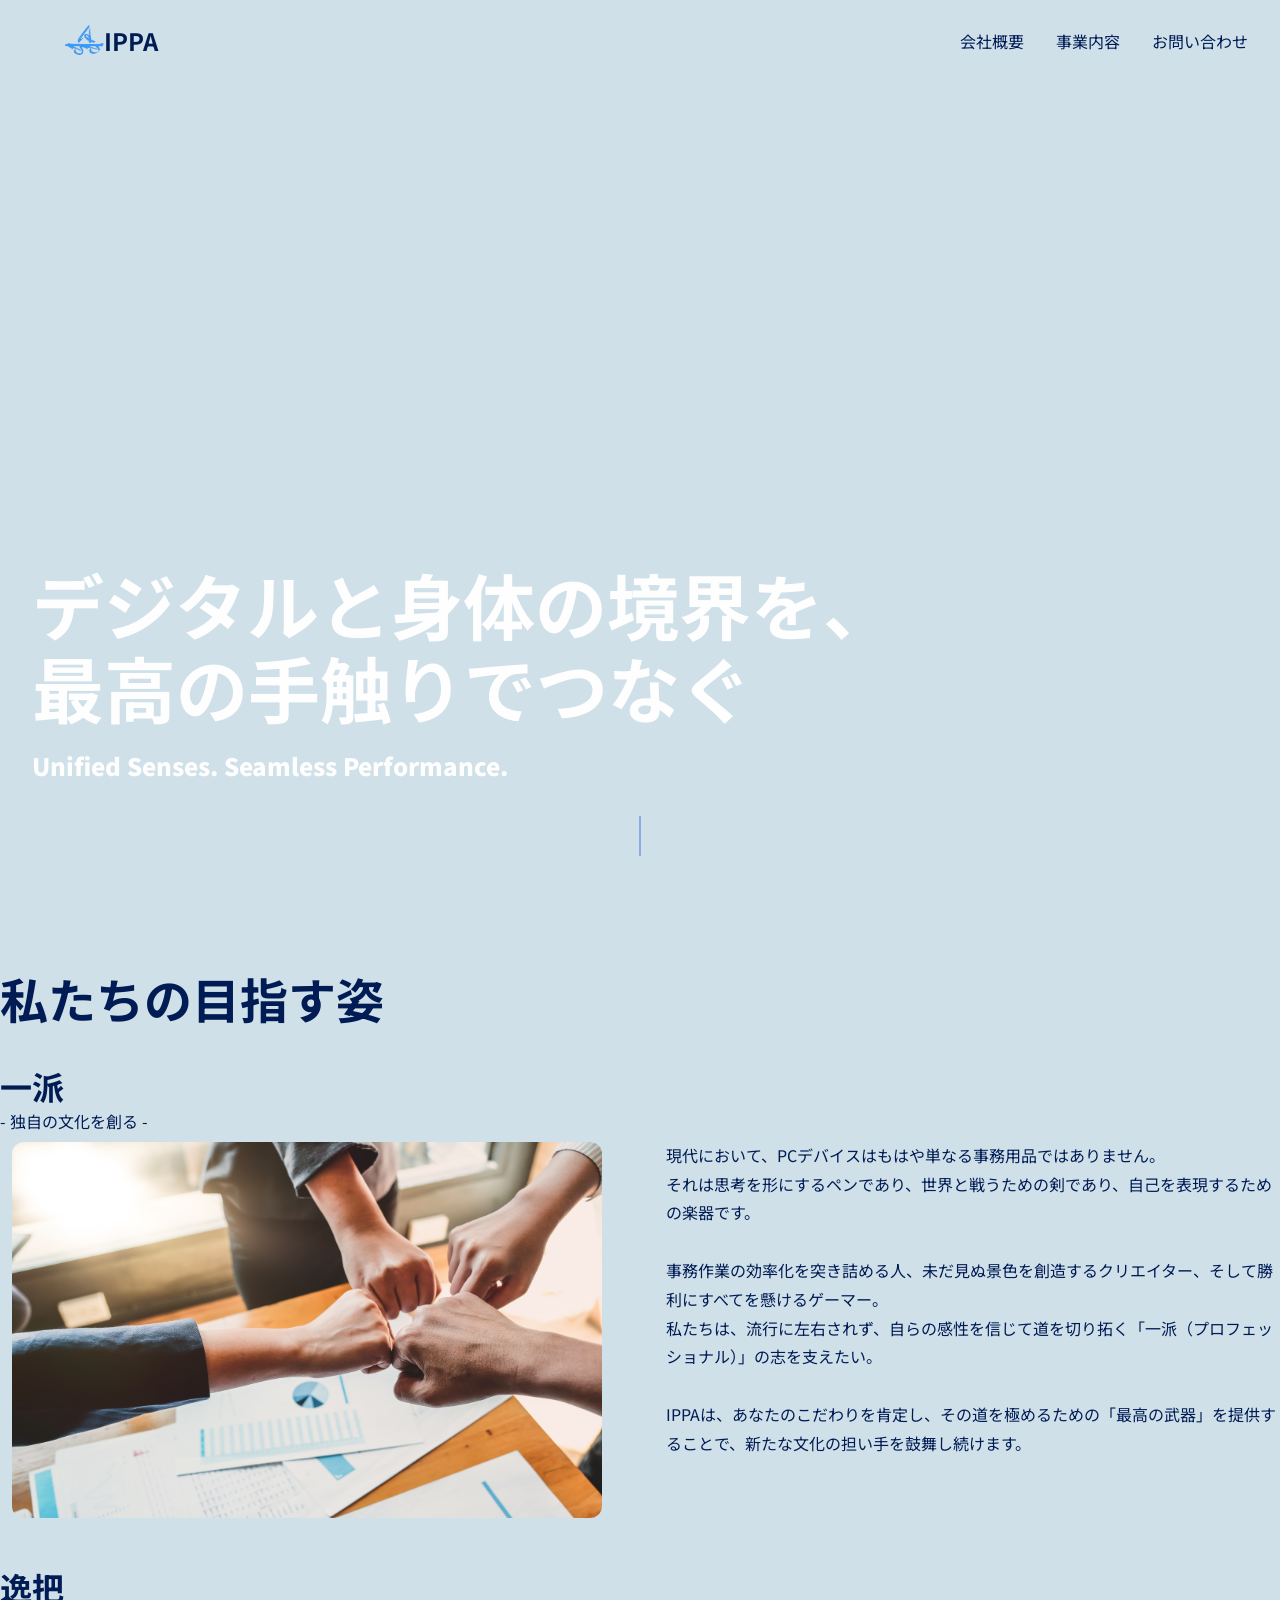
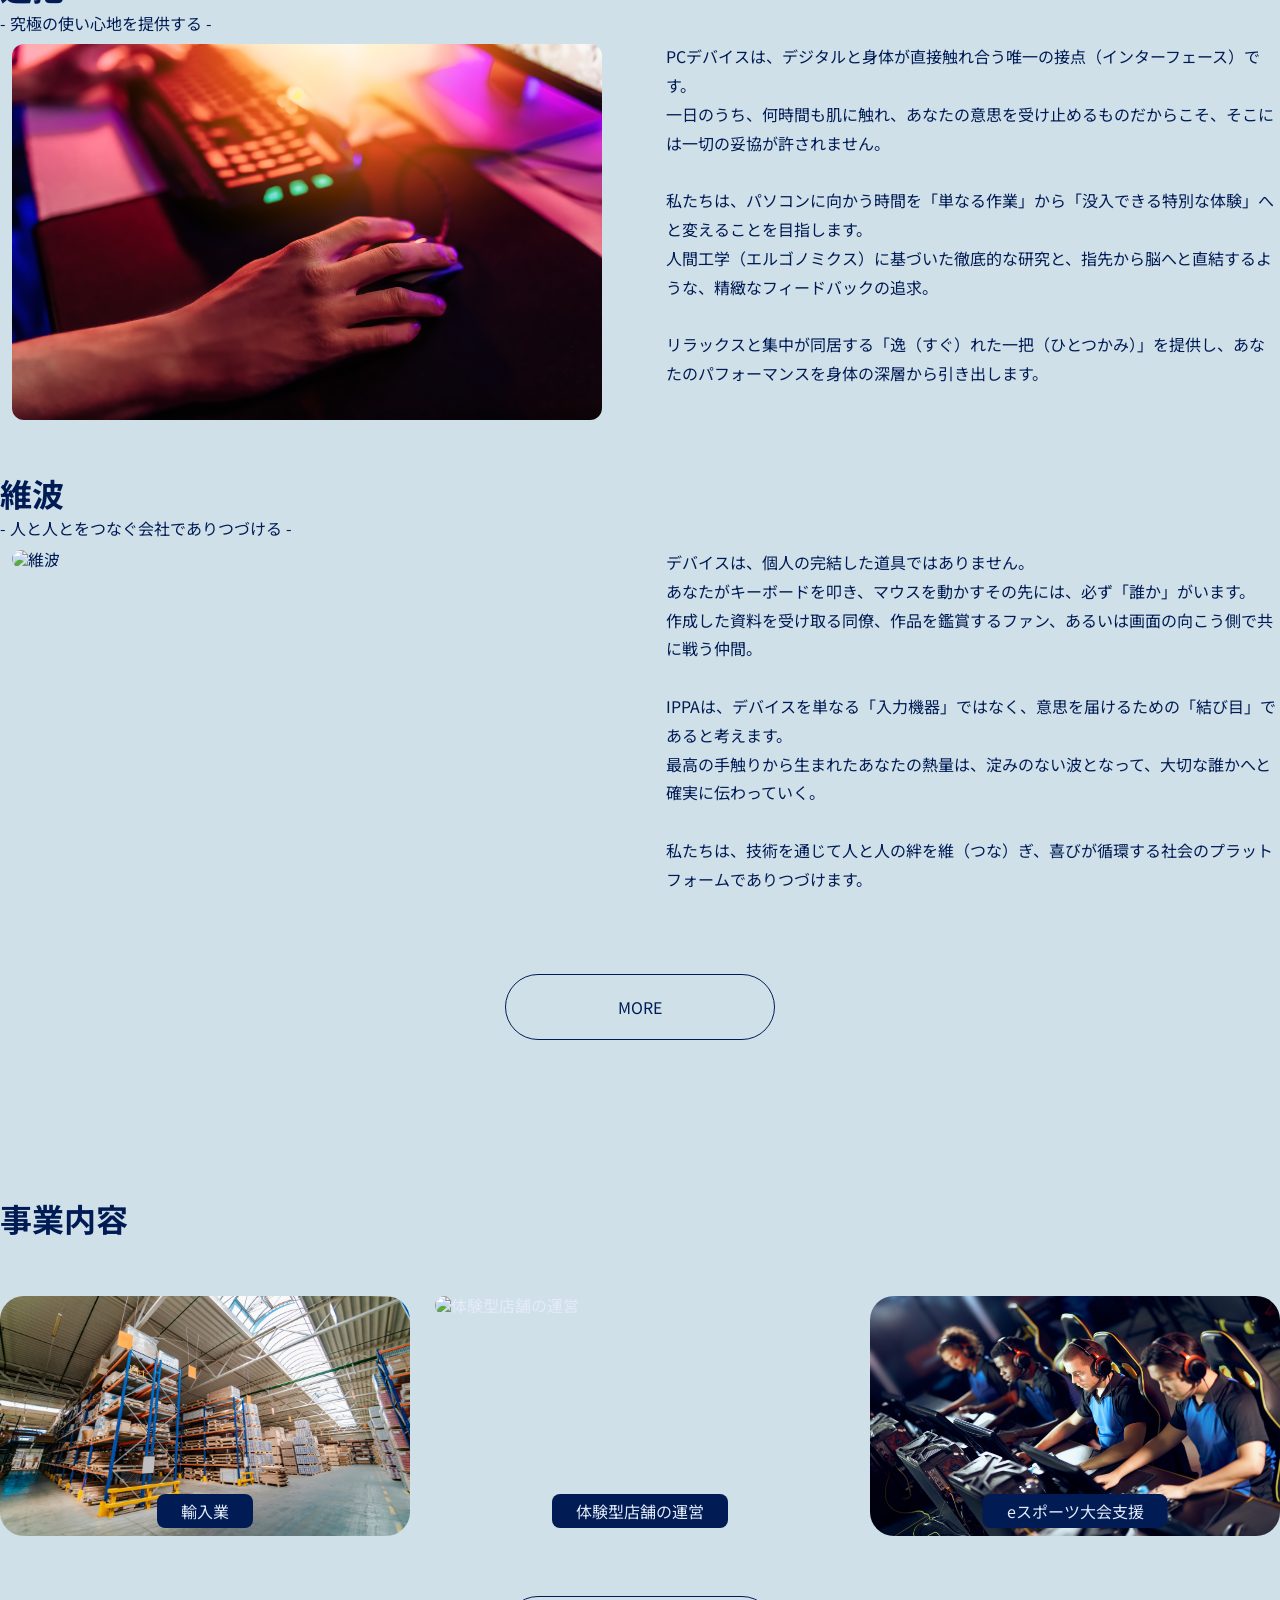
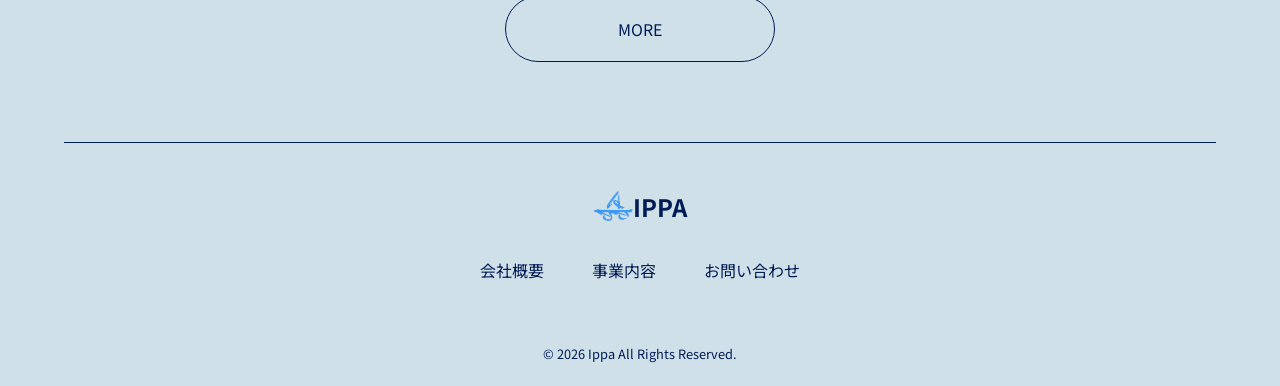
==== index.html @ 15cdddaa "init" ====
<!DOCTYPE html>
<html lang="ja">

<head>
  <meta charset="UTF-8">
  <meta name="viewport" content="width=device-width, initial-scale=1.0">

  <!-- ファビコン -->
  <link rel="icon" href="./img/favicon.ico" sizes="48x48"><!-- 48×48 -->
  <link rel="icon" href="./img/favicon.svg" type="img/svg+xml">
  <link rel="apple-touch-icon" href="./img/apple-touch-icon.png" sizes="180x180"><!-- 180×180 -->
  <link rel="manifest" href="/manifest.webmanifest">

  <!-- リセットCSS -->
  <link rel="stylesheet" href="./css/reset.css">
  <!-- css読み込み -->
  <link rel="stylesheet" href="./css/style.css">
  <link rel="stylesheet" href="./css/responsive.css">

  <!-- google font -->
  <link rel="preconnect" href="https://fonts.googleapis.com">
  <link rel="preconnect" href="https://fonts.gstatic.com" crossorigin>
  <link href="https://fonts.googleapis.com/css2?family=Noto+Sans+JP:wght@100..900&display=swap" rel="stylesheet">


  <title>IPPA</title>

</head>

<body>
  <header>
    <div class="row">
      <div class="col">
        <a href="./index.html" class="logo uppercase">
          <img src="./img/logo.png" alt="ippa">ippa
        </a>
      </div>
    </div>
  </header>

  <div id="menu">
    <nav>
      <div class="inner">
        <ul>
          <li>
            <a href="./company.html">会社概要</a>
          </li>
          <li>
            <a href="./sarvice.html">事業内容</a>
          </li>
          <li>
            <a href="./contact.html">お問い合わせ</a>
          </li>
        </ul>
      </div>
    </nav>

    <div class="toggleBtn">
      <span></span>
      <span></span>
      <span></span>
    </div>

    <div id="mask"></div>
  </div>


  <main>
    <section class="mv">

      <div class="title">
        <h1>デジタルと身体の境界を、<br>
          最高の手触りでつなぐ</h1>
        <p class="capitalize">unified senses. seamless performance.</p>
      </div>
      <div class="videoContainer">
        <video class="mvVideo" muted autoplay loop playsinline>
          <source src="./img/mv.mp4" type="video/mp4" disablepictureinpicture>
        </video>
      </div>

      <!-- ここにスクロールガイド -->
      <div class="scroll">
        <span></span>
      </div>
    </section>


    <section class="section1">
      <div class="container">
        <h2>私たちの目指す姿</h2>
        <div class="row">
          <div class="col">
            <h3>一派</h3>
            <p clas="subTitle">- 独自の文化を創る -</p>
            <img src="./img/afaction.jpeg" alt="一派">
          </div>
          <div class="col">
            <p class="text uppercase">
              現代において、PCデバイスはもはや単なる事務用品ではありません。<br>
              それは思考を形にするペンであり、世界と戦うための剣であり、自己を表現するための楽器です。<br>
              <br>
              事務作業の効率化を突き詰める人、未だ見ぬ景色を創造するクリエイター、そして勝利にすべてを懸けるゲーマー。<br>
              私たちは、流行に左右されず、自らの感性を信じて道を切り拓く「一派（プロフェッショナル）」の志を支えたい。<br>
              <br>
              ippaは、あなたのこだわりを肯定し、その道を極めるための「最高の武器」を提供することで、新たな文化の担い手を鼓舞し続けます。
            </p>
          </div>
        </div>

        <div class="row">
          <div class="col">
            <h3>逸把</h3>
            <p clas="subTtitle">- 究極の使い心地を提供する -</p>
            <img src="./img/feeling.jpeg" alt="逸把">
          </div>
          <div class="col">
            <p class="text">
              PCデバイスは、デジタルと身体が直接触れ合う唯一の接点（インターフェース）です。<br>
              一日のうち、何時間も肌に触れ、あなたの意思を受け止めるものだからこそ、そこには一切の妥協が許されません。<br>
              <br>
              私たちは、パソコンに向かう時間を「単なる作業」から「没入できる特別な体験」へと変えることを目指します。<br>
              人間工学（エルゴノミクス）に基づいた徹底的な研究と、指先から脳へと直結するような、精緻なフィードバックの追求。<br>
              <br>
              リラックスと集中が同居する「逸（すぐ）れた一把（ひとつかみ）」を提供し、あなたのパフォーマンスを身体の深層から引き出します。
            </p>
          </div>
        </div>

        <div class="row">
          <div class="col">
            <h3>維波</h3>
            <p clas="subTitle">- 人と人とをつなぐ会社でありつづける -</p>
            <img src="./img/relationship.jpg" alt="維波">
          </div>
          <div class="col">
            <p class="text">
              デバイスは、個人の完結した道具ではありません。<br>
              あなたがキーボードを叩き、マウスを動かすその先には、必ず「誰か」がいます。<br>
              作成した資料を受け取る同僚、作品を鑑賞するファン、あるいは画面の向こう側で共に戦う仲間。<br>
              <br>
              IPPAは、デバイスを単なる「入力機器」ではなく、意思を届けるための「結び目」であると考えます。<br>
              最高の手触りから生まれたあなたの熱量は、淀みのない波となって、大切な誰かへと確実に伝わっていく。<br>
              <br>
              私たちは、技術を通じて人と人の絆を維（つな）ぎ、喜びが循環する社会のプラットフォームでありつづけます。
            </p>
          </div>
        </div>

        <div class="center">
          <a href="./company.html" class="btn uppercase">more</a>
        </div>
      </div>
    </section>


    <section class="section2">
      <div class="container">
        <h2>事業内容</h2>
        <div class="row">
          <div class="col">
            <img src="./img/import.jpeg" width="100%" height="240px" alt="輸入業">
            <h3>輸入業</h3>
          </div>
          <div class="col">
            <img src="./img/store.jpeg" width="100%" height="240px" alt="体験型店舗の運営">
            <h3>体験型店舗の運営</h3>
          </div>
          <div class="col">
            <img src="./img/e-sports.jpeg" height="240px" width="100%" alt="e-sports">
            <h3>eスポーツ大会支援</h3>
          </div>
        </div>
        <div class="center">
          <a href="./company.html" class="btn uppercase">more</a>
        </div>
      </div>
    </section>
  </main>

  <footer>
    <div class="container">
      <a href="./index.html" class="logo uppercase">
        <img src="./img/logo.png" alt="ippa">ippa
      </a>
      <ul>
        <li>
          <a href="./company.html">会社概要</a>
        </li>
        <li>
          <a href="./sarvice.html">事業内容</a>
        </li>
        <li>
          <a href="./contact.html">お問い合わせ</a>
        </li>
      </ul>
      <small class="capitalize"> &copy; 2026 ippa all rights reserved.</small>
    </div>
  </footer>

  <script src="./js/script.js"></script>
</body>

</html>
---- css/style.css ----
/* 全体共通 */
body {
  font-family: "Noto Sans JP", sans-serif;
  color: #011c55;
  background-color: #cfe0e9;
}

.capitalize {
  text-transform: capitalize;
}

.uppercase {
  text-transform: uppercase;
}

.logo img {
  width: 40px;
}

.subTitle {
  font-size: 16px;
  font-weight: 500;
  color: #011c55;
}

.container {
  max-width: 1280px;
  margin: 0 auto;
}

/* ヘッダー */
:root {
  --header-h: 80px;
}


header .row {
  display: flex;
  justify-content: space-between;
  align-items: center;
  width: 100%;
  padding: 24px 5%;
  height: var(--header-h);
  position: fixed;
  top: 0;
  left: 50%;
  transform: translateX(-50%);
  background-color: #cfe0e9;
  z-index: 100;
}

header .logo {
  font-size: 24px;
  font-weight: 700;
}

/* menu */
#menu {
  z-index: 1000;
  position: fixed;
  padding: 32px 0;
  top: 0;
  right: 32px;
  white-space: nowrap;
}

#menu .inner ul {
  display: flex;
  gap: 32px;
}

#menu .inner ul li a {
  transition: 0.2s;
}

#menu .inner ul li a:hover {
  transition: 0.2s;
  opacity: 0.6;
}

/* メインビジュアル */

.mv {
  position: relative;
  height: calc(80vh + var(--header-h));
  margin-top: var(--header-h);
  overflow: hidden;
}

.mvVideo {
  position: absolute;
  inset-inline-start: 0;
  width: 100%;
  height: 100%;
  object-fit: cover;
}

.mv .container {
  position: relative;
  height: 100%;
}

.mv .title {
  position: absolute;
  bottom: 100px;
  left: 0;
  z-index: 2;
}

.mv h1 {
  font-size: 72px;
  font-weight: 700;
  color: #fefefe;
  margin: 0 0 24px 32px;
}

.mv p {
  font-size: 24px;
  font-weight: 900;
  color: #fefefe;
  margin-left: 32px;
}

.mv .scroll {
  position: absolute;
  bottom: 24px;
  left: 50%;
  transform: translateX(-50%);
  z-index: 500;
}


@keyframes scrollAnimation {
  0% {
    transform: scaleY(0);
    transform-origin: top;
  }

  50% {
    transform: scaleY(1);
    transform-origin: top;
  }

  50.1% {
    transform: scaleY(1);
    transform-origin: bottom;
  }

  100% {
    transform: scaleY(0);
    transform-origin: bottom;
  }
}


@keyframes fadeAnime {
  from {
    transform: translateY(100px);
    opacity: 0.1;
  }

  to {
    transform: translateY(0px);
    opacity: 1;
  }
}

.fadeUpTrigger {
  opacity: 0;
}

.mv .scroll span {
  display: block;
  width: 2px;
  height: 40px;
  margin: 32px auto 0;
  background: #8fabe7;
  animation: scrollAnimation 1.8s linear infinite;
  z-index: 1000;
}



/* セクション１ */
.section1 {
  color: #011c55;
  padding: 80px 0;
}

.section1 .row {
  display: flex;
  justify-content: space-between;
  margin-bottom: 32px;
}

.section1 .col {
  width: 48%;
}

.section1 h2 {
  font-size: 48px;
  font-weight: 700;
  line-height: 1.6;
  margin-bottom: 24px;
}

.section1 h3 {
  font-size: 32px;
  font-weight: 700;
  line-height: 1.6;
}

.section1 img {
  padding: 12px;
  width: 100%;
  max-height: 400px;
}

.section1 .text {
  font-size: 16px;
  line-height: 1.8;
  padding-top: 80px;
  padding-bottom: 48px;
}

img {
  border-radius: 24px;
}

.btn {
  color: #011c55;
  font-size: 16px;
  border: solid 1px #011c55;
  border-radius: 100px;
  display: inline-block;
  width: 270px;
  line-height: 64px;
  text-align: center;
  transition: 0.2s;
}

.btn:hover {
  color: #18738f;
  border: solid 1px #18738f;
  transition: 0.2s;
}


/* セクション２ */
.section2 {
  color: #e4ebf8;
  padding: 80px 0;
}

.section2 h2 {
  color: #011c55;
}

.section2 h2 {
  font-size: 32px;
  font-weight: 700;
  margin-bottom: 60px;
}

.section2 .map {
  text-align: center;
}

.section2 .row {
  display: flex;
  justify-content: space-between;
  margin-bottom: 60px;
}

.section2 .col {
  width: 32%;
  position: relative;
}

.section2 h3 {
  background-color: #011c55;
  display: inline-block;
  white-space: nowrap;
  position: absolute;
  bottom: 8px;
  left: 50%;
  transform: translateX(-50%);
  padding: 8px 24px;
  border-radius: 8px;
}

.center {
  text-align: center;
}


/* フッター */
footer {
  color: #011c55;
  text-align: center;
  font-size: 16px;
}

footer {
  width: 90%;
  margin: 0 auto;
  max-width: 1280px;
  border-top: solid 1px #011c55;
  padding: 48px 0 24px;
}

footer .logo {
  font-size: 24px;
  font-weight: 700;
  display: inline-block;
  margin-bottom: 40px;
}

footer ul {
  display: flex;
  justify-content: center;
  margin-bottom: 64px;
}

footer ul li {
  font-size: 16px;
  margin: 0 24px;
}

footer ul li a {
  transition: 0.2s;
}

footer ul li a:hover {
  transition: 0.2s;
  opacity: 0.6;
}

/* 下層ページ共通 */
.pageMv {
  background-image: url('../img/pagemv.jpeg');
  background-size: cover;
  background-position: center center;
  position: relative;
}

.pageMv .container {
  position: relative;
  height: 240px;
  top: 48px;
}

.pageMv .title {
  position: absolute;
  top: 50%;
  left: 50%;
  z-index: 2;
  transform: translateX(-50%) translateY(-50%);
  text-align: center;
}

.pageMv h1 {
  font-size: 40px;
  font-weight: 700;
  color: #fefefe;
  margin-bottom: 12px;
}

.pageMv p {
  font-size: 24px;
  font-weight: 500;
  color: #fefefe;
}

.pageMv .pageHd {
  background-color: #74a6df;
  width: 100%;
  height: 100%;
  position: absolute;
  top: 0;
  left: 0;
  z-index: 1;
  mix-blend-mode: multiply;
}

/* 会社概要 */
.companySection {
  color: #011c55;
  padding: 80px 0;
}

.companySection h2 {
  font-size: 32px;
  font-weight: 700;
  margin-bottom: 24px;
}

.companySection .row {
  display: flex;
  justify-content: space-between;
  align-items: center;
}

.companySection .col {
  width: 48%;
  margin: 0 auto;
}

.companySection img {
  border-radius: 24px;
  max-width: 560px;
  display: block;
  margin: 0 auto;
}


.companySection table {
  width: 480px;
  margin: 0 auto;
}

.companySection table tr {
  padding: 24px 0;
  display: block;
  border-bottom: solid 1px #011c55;
  line-height: 1.5;
}

.companySection table tr th {
  width: 160px;
}


/* 事業内容 */
.serviceSection {
  color: #011c55;
  padding: 80px 0;
}

.serviceSection .container {
  max-width: 1080px;
}

.business {
  margin-bottom: 32px;
}

.business h2 {
  font-size: 32px;
  font-weight: 700;
  margin-bottom: 24px;
}


.business .content {
  display: flex;
  justify-content: space-between;
  gap: 32px;
}

.business .text {
  max-width: 480px;
  line-height: 1.8;
}

.business img {
  max-width: 480px;
  max-height: 360px;
  border-radius: 24px;
  margin-top: -16px;
}

/* お問い合わせ */
#formWrap {
  max-width: 960px;
  margin: 128px auto 64px;
  color: #fefefe;
  line-height: 120%;
  font-size: 90%;
  margin-bottom: 8px;
}

#formWrap form {
  margin: 16px auto;
}

table.formTable {
  width: 100%;
  margin-bottom: 8px;
  border-collapse: collapse;
  color: #333;
}

input {
  color: #333;
}

table.formTable td,
table.formTable th {
  border: 1px solid #ccc;
  padding: 12px;
}

table.formTable th {
  width: 30%;
  font-weight: normal;
  background: #efefef;
  text-align: left;
}

table.formTable td {
  background: #fefefe;
}

#formWrap .caution {
  text-align: right;
}


input,
textarea,
select {
  border: 1px solid #333;
  background-color: #fff;
  padding: 4px 6px;
  font-size: inherit;
}

input[type="submit"],
input[type="reset"] {
  border: 1px solid #333;
  background-color: #f2f2f2;
  padding: 8px 16px;
  cursor: pointer;
}

input[type="submit"]:hover,
input[type="reset"]:hover {
  background-color: #e0e0e0;
}

.caution {
  margin-bottom: 32px;
}
---- css/responsive.css ----
@media only screen and (max-width:760px) {

    /* ヘッダー */
    header .row {
        display: block;
    }


    /* ハンバーガーメニュー */
    #menu .inner ul {
        display: block;
    }

    nav {
        display: block;
        position: fixed;
        background-color: #f0f8ff;
        width: 240px;
        top: 0;
        left: -320px;
        bottom: 0;
        transition: all 0.5s;
        z-index: 1000;
        opacity: 0;
    }

    .open nav {
        left: 0;
        opacity: 1;
    }

    nav .inner {
        padding: 24px;
    }

    nav .inner ul {
        list-style: none;
        margin: 0;
        padding: 0;
    }

    nav .inner ul li {
        margin: 0;
        border-bottom: 1px solid #333;
    }

    nav .inner ul li a {
        display: block;
        color: #333;
        font-size: 16px;
        padding: 1em;
        text-decoration: none;
        transition-duration: 0.2s;
    }

    nav .inner ul li a:hover {
        background: #e4e4e4;
    }

    .toggleBtn {
        display: block;
        position: fixed;
        top: 32px;
        right: 32px;
        width: 32px;
        height: 32px;
        z-index: 1000;
        cursor: pointer;
    }

    .toggleBtn span {
        position: absolute;
        display: block;
        left: 0;
        width: 32px;
        height: 2px;
        background-color: #333;
        transition: all 0.5s;
        border-radius: 4px;
    }

    .toggleBtn span:nth-child(1) {
        top: 4px;
    }

    .toggleBtn span:nth-child(2) {
        top: 16px;
    }

    .toggleBtn span:nth-child(3) {
        bottom: 4px;
    }

    .open .toggleBtn span {
        background-color: #f0f8ff;
    }

    .open .toggleBtn span:nth-child(1) {
        transform: translateY(10px) rotate(-315deg);
    }

    .open .toggleBtn span:nth-child(2) {
        opacity: 0;
    }

    .open .toggleBtn span:nth-child(3) {
        transform: translateY(-10px) rotate(315deg);
    }

    #mask {
        display: none;
        transition: all 0.5s;
    }

    .open #mask {
        display: block;
        background: #333;
        width: 100%;
        height: 100%;
        top: 0;
        left: 0;
        position: fixed;
        opacity: 0.8;
        z-index: 500;
        cursor: pointer;
    }


    /* メインビジュアル */
    .mv .title {
        width: 100%;
    }

    .mv h1 {
        font-size: 32px;
        margin: 0 0 12px 16px;
    }

    .mv p {
        font-size: 16px;
        margin-left: 16px;
    }

    .mv .container {
        height: 540px;
        margin-bottom: 0;
    }

    /* セクション1 */
    .section1 .row {
        flex-wrap: wrap;
    }

    .section1 .col {
        width: 100%;
    }

    .section1 h2 {
        font-size: 24px;
    }

    .section1 img {
        max-width: 320px;
        max-height: 240px;
        display: block;
        margin: 0 auto;
    }

    .section1 .text {
        font-size: 16px;
        line-height: 1.6;
        padding-top: 32px;
        padding-bottom: 40px;
    }

    /* セクション2 */
    .section2 .row {
        margin-bottom: 24px;
        flex-wrap: wrap;
    }

    .section2 .col {
        width: 100%;
        margin-bottom: 24px;
    }

    .section2 img {
        max-width: 320px;
        max-height: 240px;
        display: block;
        margin: 0 auto;
    }

    /* 下層ページ共通 */

    .pageMv .container {
        height: 160px;
        top: 40px;
    }

    .pageMv h1 {
        font-size: 24px;
        font-weight: 600;
    }

    .pageMv p {
        font-size: 16px;
        font-weight: 400;
        color: #fefefe;
    }

    /* 会社概要 */
    .companySection .container .row {
        display: block;
    }

    .companySection .col {
        width: 80%;
        margin: 0 auto 32px;
        align-items: center;
    }

    .companySection table tr th {
        width: 90px;
    }

    .companySection img {
        width: 240px;
        display: block;
        margin: 0 auto;
    }

    .map iframe {
        width: 360px;
        height: 480px;
    }

    /* 事業内容 */
    .serviceSection .content {
        align-items: center;
        flex-direction: column-reverse;
    }

    .serviceSection .industry {
        width: 100%;
        margin-bottom: 32px;
        text-align: center;
    }

    .serviceSection img {
        max-width: 320px;
        max-height: 240px;
        border-radius: 24px;
    }

    .serviceSection .text {
        max-width: 400px;
        line-height: 1.8;
        font-size: 0.9em;
        margin: 0 auto 12px;
    }

}
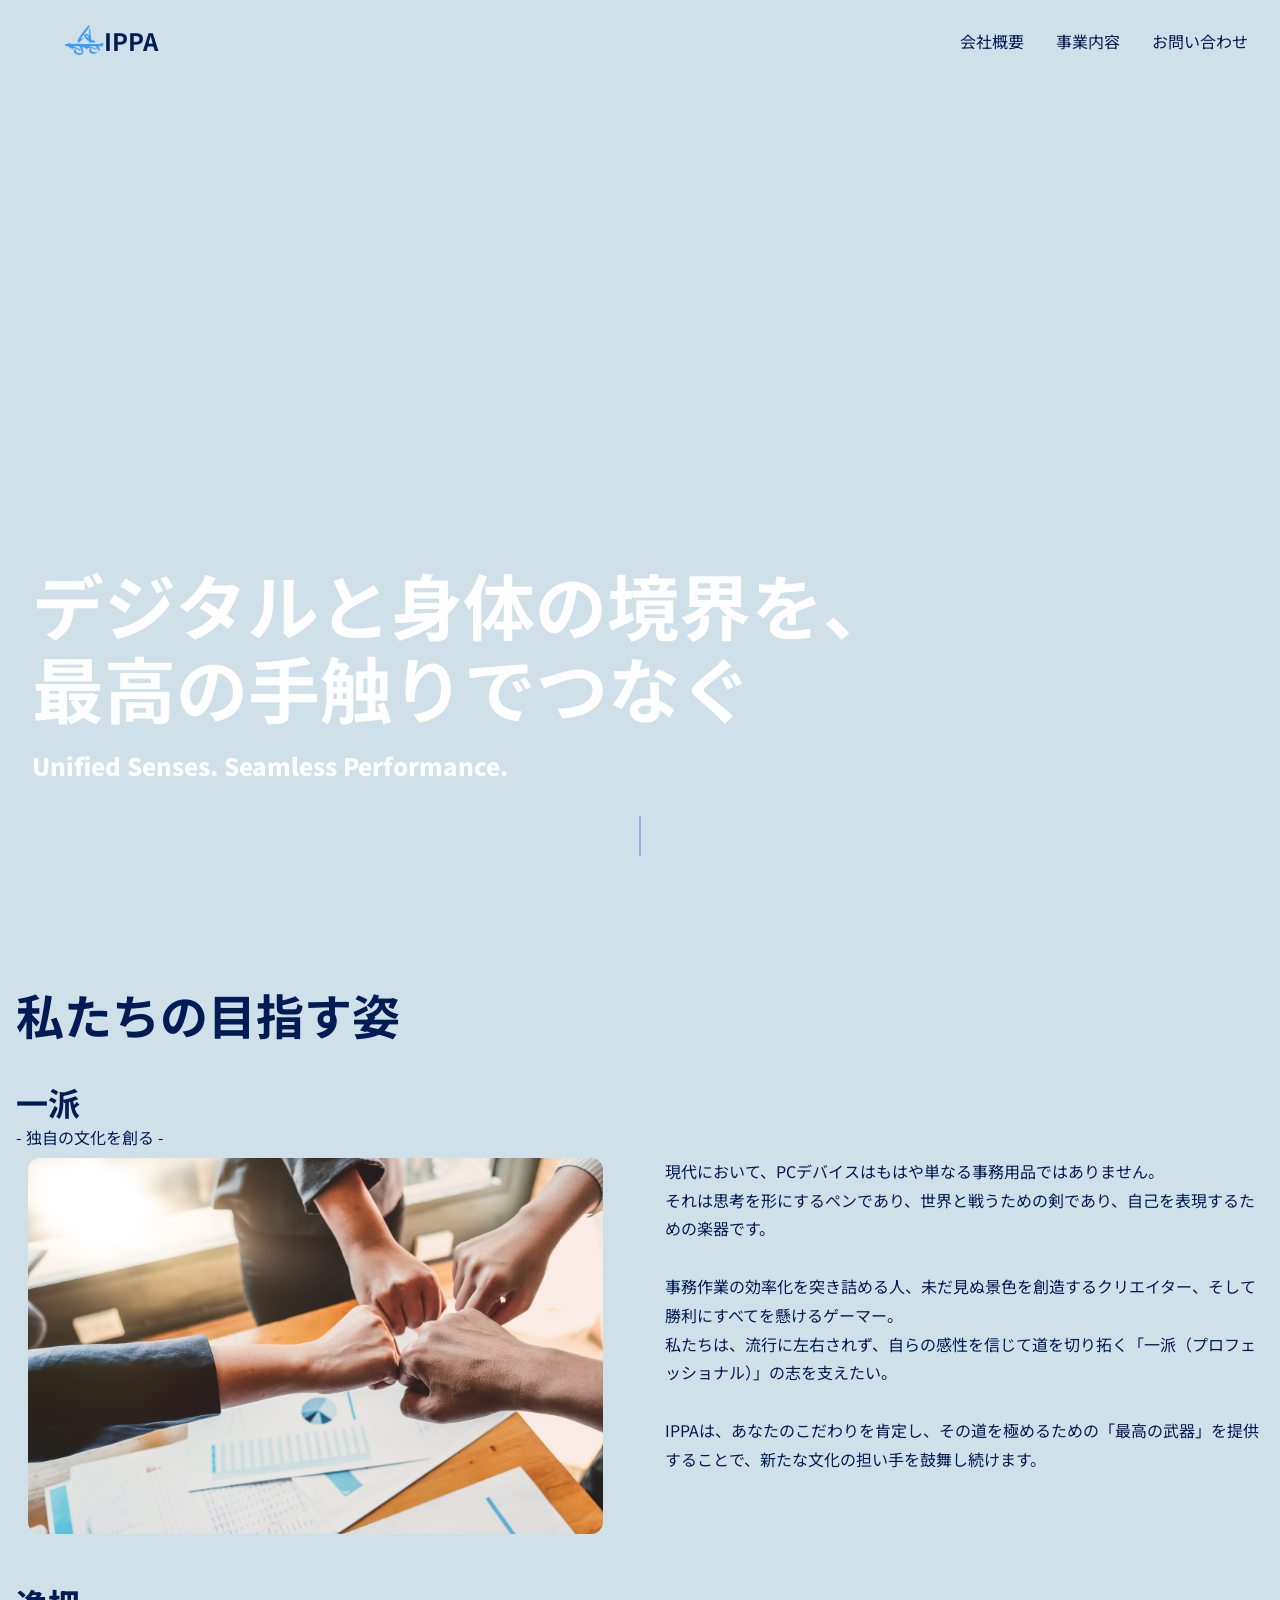
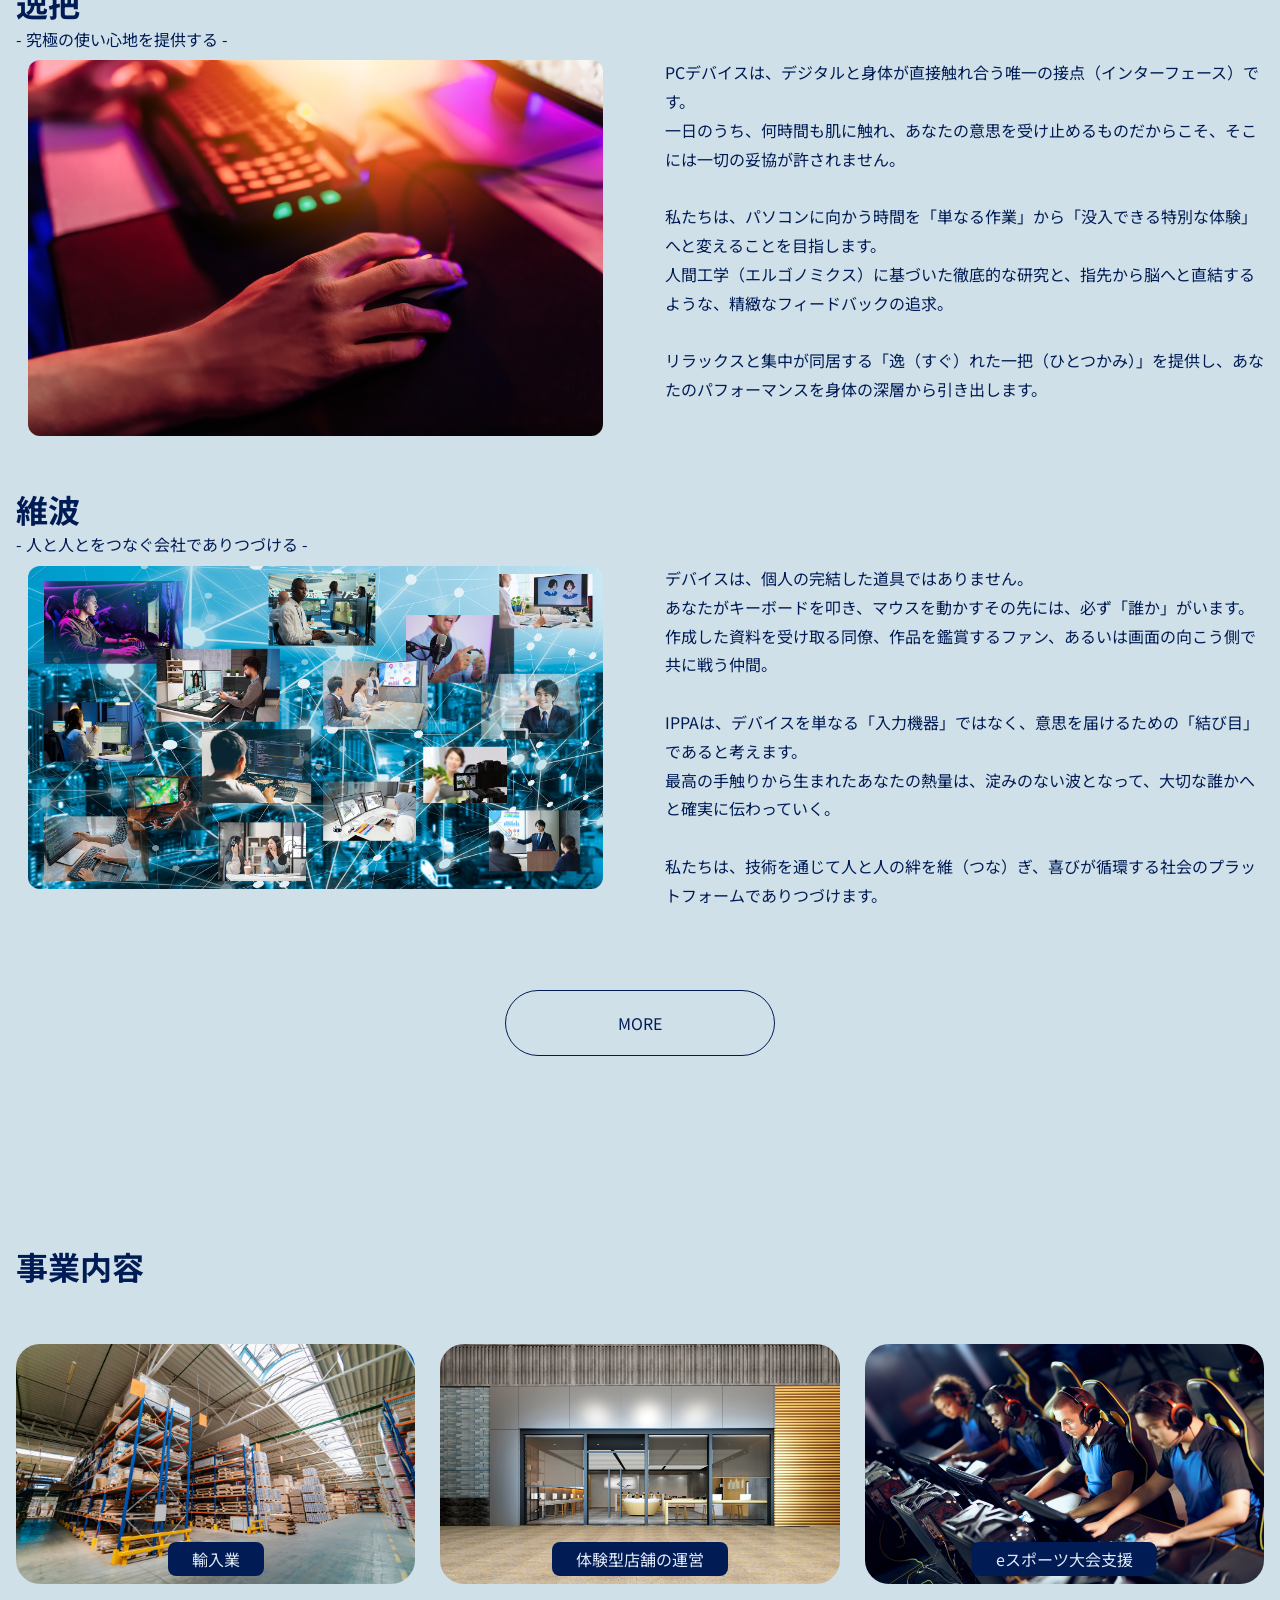
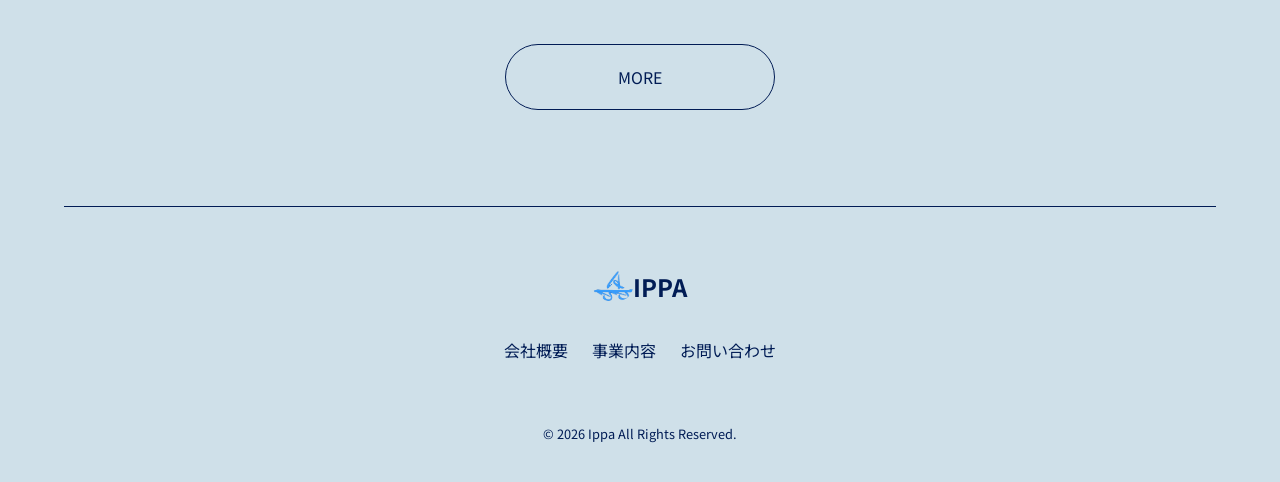
==== commit 490e0d34: "Update index ・ローディング画面用の変更分アップロード漏れ" ====
--- a/index.html
+++ b/index.html
@@ -28,6 +28,12 @@
 </head>
 
 <body>
+
+  <!-- ローディング画面 -->
+  <div id="loading">
+    <div class="spinner"></div>
+  </div>
+
   <header>
     <div class="row">
       <div class="col">
--- a/css/style.css
+++ b/css/style.css
@@ -1,3 +1,49 @@
+/* ローディング */
+#loading {
+  width: 100vw;
+  height: 100vh;
+  transition: all 1s;
+  background-color: #0bd;
+}
+
+.spinner {
+  width: 100px;
+  height: 100px;
+  margin: 200px auto;
+  background-color: #fff;
+  border-radius: 100%;
+  animation: sk-scaleout 1s infinite ease-in-out;
+}
+
+/* ローディングアニメーション */
+@keyframes sk-scaleout {
+  0% {
+    transform: scale(0);
+  }
+
+  100% {
+    transform: scale(1);
+    opacity: 0;
+  }
+}
+
+/* ローディング画面 */
+#loading {
+  width: 100vw;
+  height: 100vh;
+  transition: all 1s;
+  background-color: #0bd;
+  position: fixed;
+  top: 0;
+  left: 0;
+  z-index: 9999;
+}
+
+.loaded {
+  opacity: 0;
+  visibility: hidden;
+}
+
 /* 全体共通 */
 body {
   font-family: "Noto Sans JP", sans-serif;
@@ -26,6 +72,7 @@
 .container {
   max-width: 1280px;
   margin: 0 auto;
+  padding: 16px;
 }
 
 /* ヘッダー */
@@ -320,11 +367,12 @@
   display: flex;
   justify-content: center;
   margin-bottom: 64px;
+  white-space: nowrap;
+  gap: 24px;
 }
 
 footer ul li {
   font-size: 16px;
-  margin: 0 24px;
 }
 
 footer ul li a {
@@ -474,7 +522,7 @@
 #formWrap {
   max-width: 960px;
   margin: 128px auto 64px;
-  color: #fefefe;
+  color: #011c55;
   line-height: 120%;
   font-size: 90%;
   margin-bottom: 8px;
--- a/css/responsive.css
+++ b/css/responsive.css
@@ -260,4 +260,8 @@
         margin: 0 auto 12px;
     }
 
+    #formWrap .caution {
+        text-align: center;
+    }
+
 }
